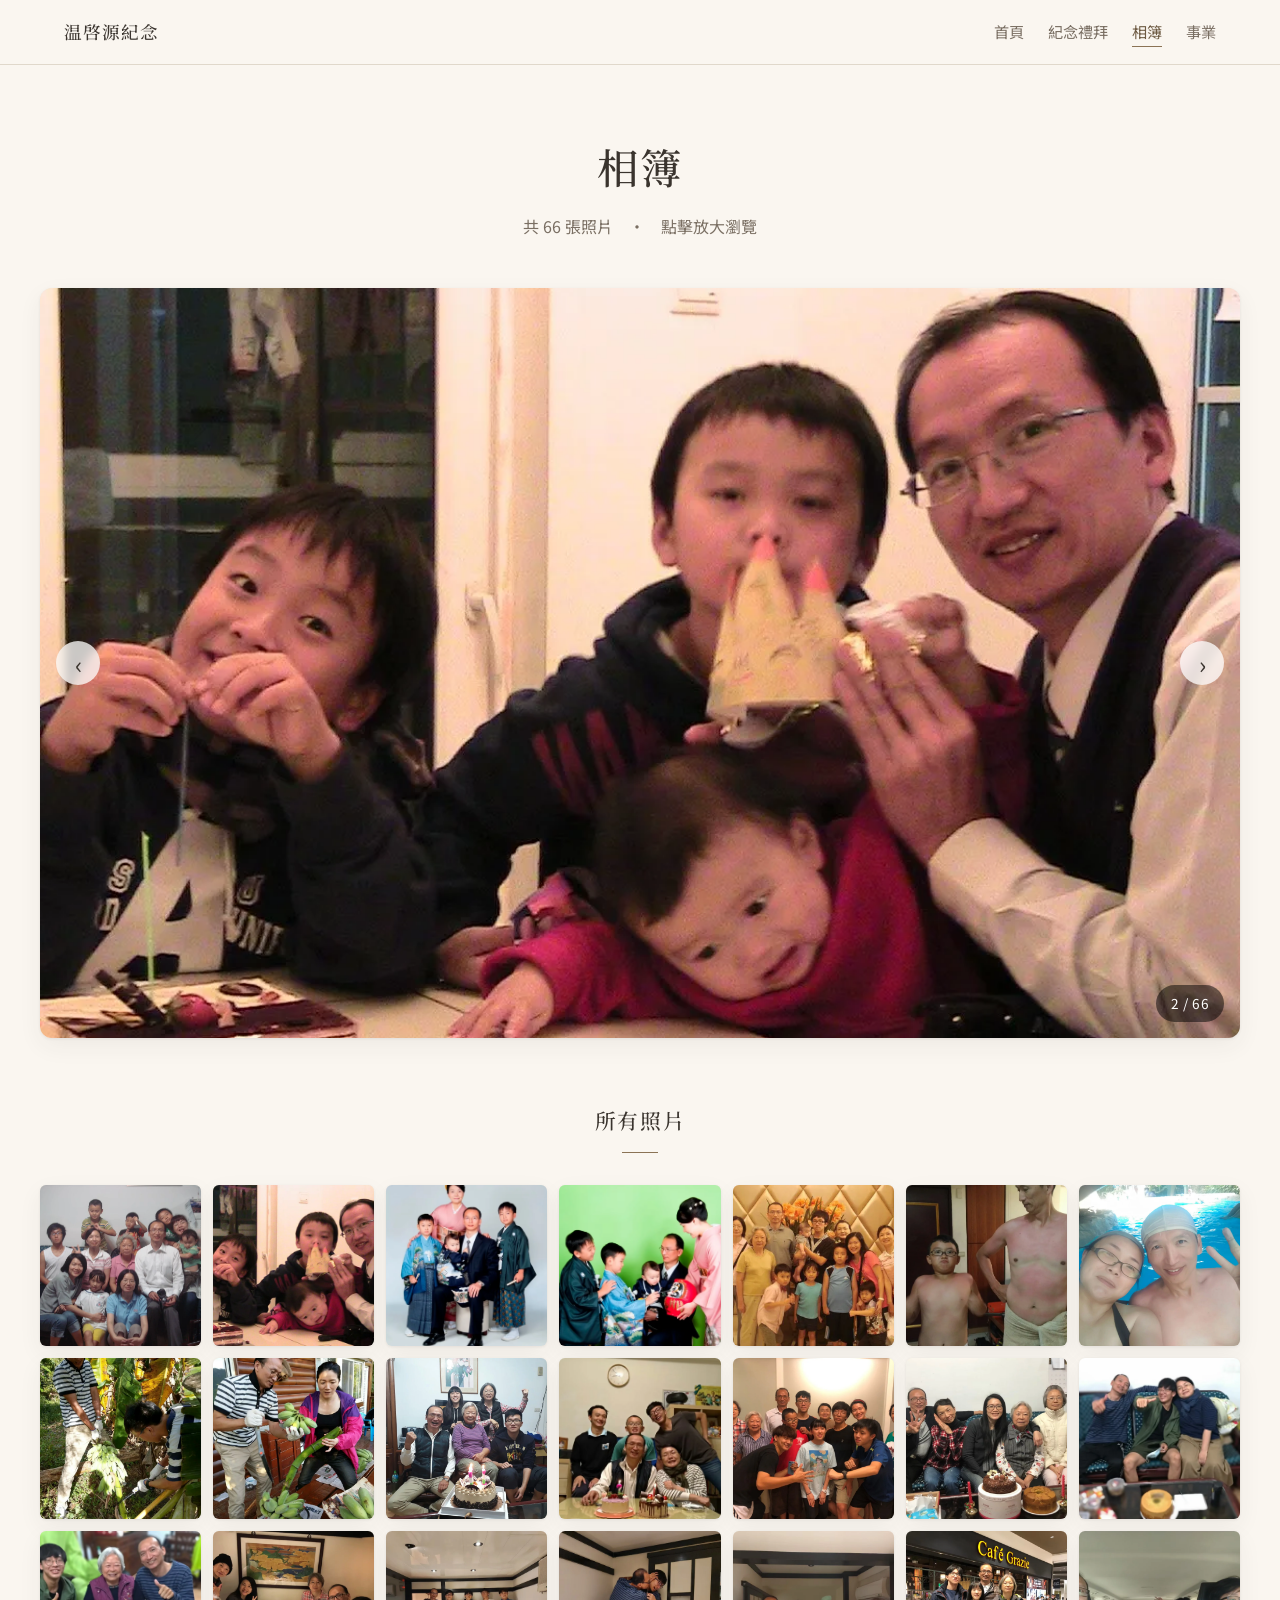
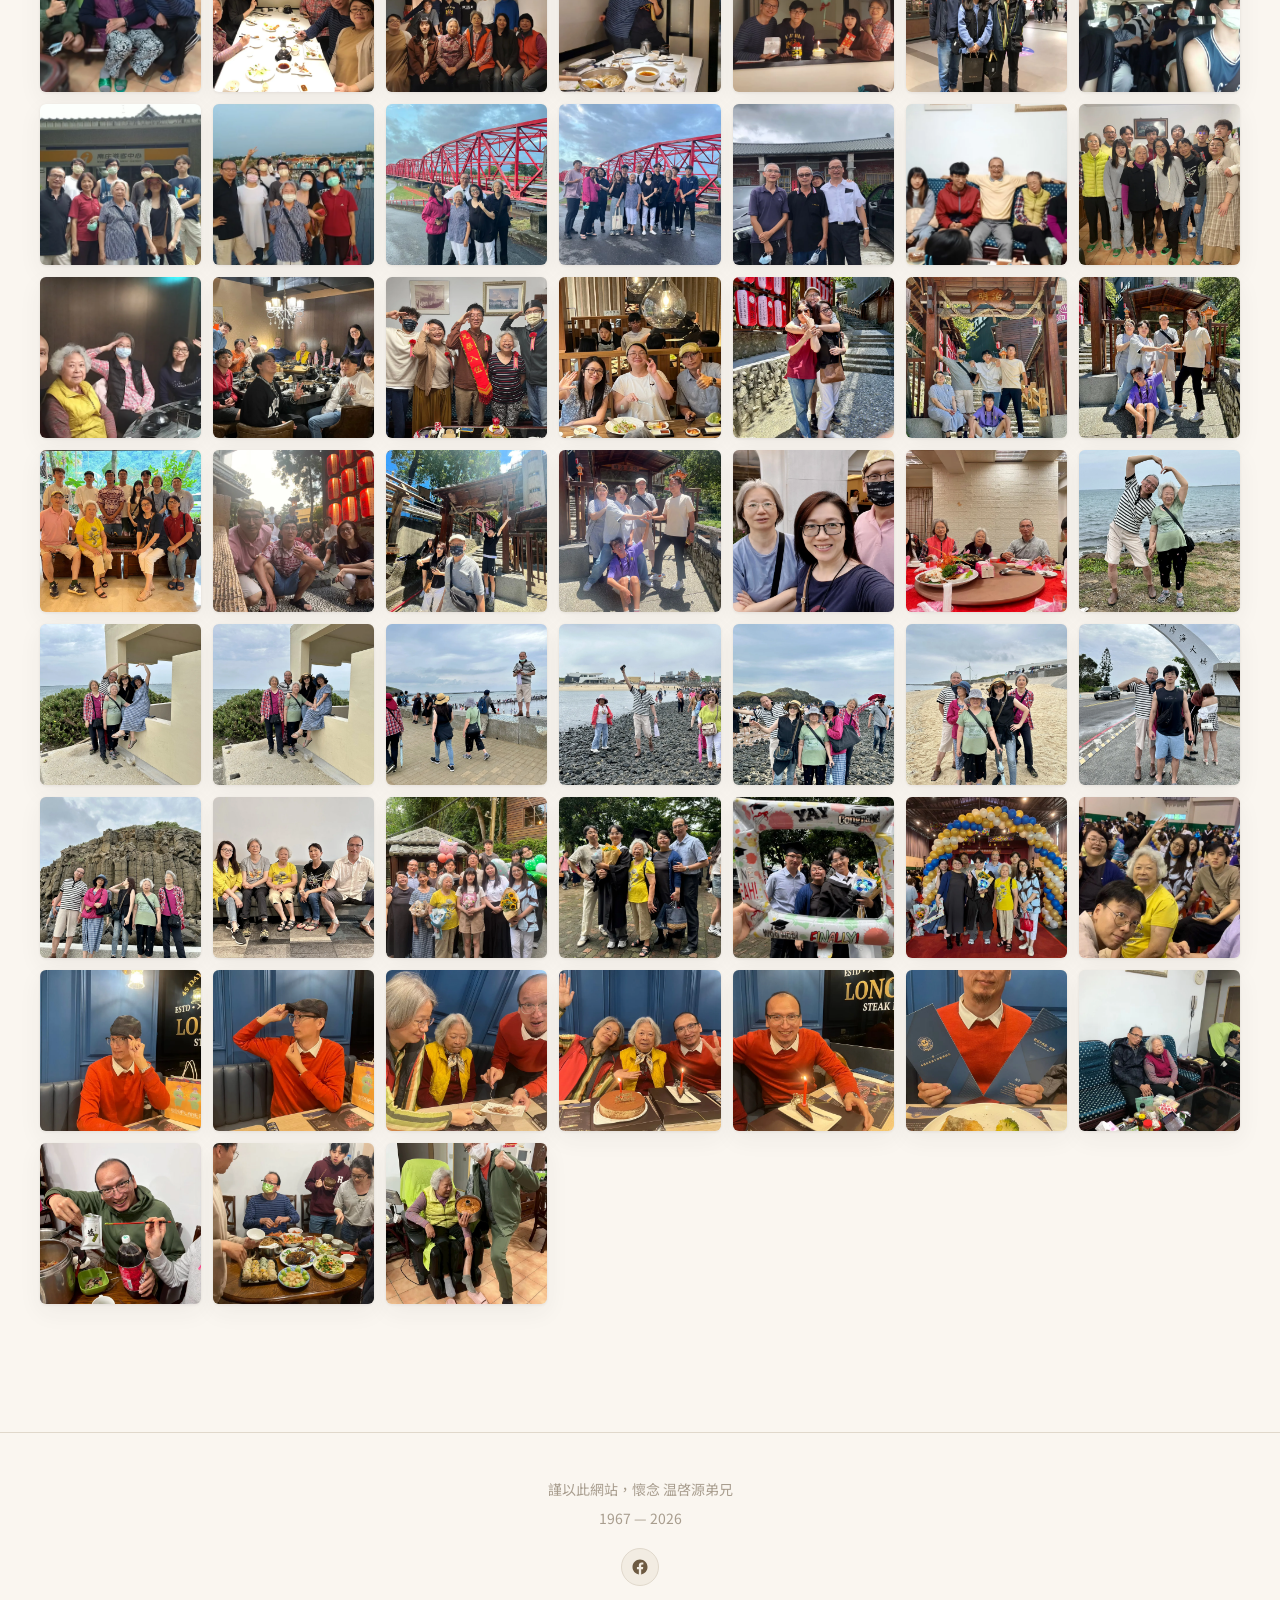
==== gallery.html @ 771698af "Initial site: memorial program, photo gallery, RoadWatcher product page 紀念  温啓源弟兄 (1967 — 2026)。 - 告" ====
<!DOCTYPE html>
<html lang="zh-Hant">
<head>
<meta charset="UTF-8">
<meta name="viewport" content="width=device-width, initial-scale=1.0">
<title>相簿｜温啓源紀念</title>
<link rel="preconnect" href="https://fonts.googleapis.com">
<link rel="preconnect" href="https://fonts.gstatic.com" crossorigin>
<link href="https://fonts.googleapis.com/css2?family=Noto+Sans+TC:wght@300;400;500&family=Noto+Serif+TC:wght@400;500;600&display=swap" rel="stylesheet">
<link rel="stylesheet" href="style.css">
</head>
<body>

<nav class="nav">
  <div class="nav-inner">
    <span class="nav-brand">温啓源紀念</span>
    <ul class="nav-links">
      <li><a href="index.html">首頁</a></li>
      <li><a href="memorial.html">紀念禮拜</a></li>
      <li><a href="gallery.html" class="active">相簿</a></li>
      <li><a href="RoadWatcher-master/index.html">事業</a></li>
    </ul>
  </div>
</nav>

<main class="gallery-page container-wide">
  <header class="page-header">
    <h1>相簿</h1>
    <p>共 <span id="photo-count">—</span> 張照片　·　點擊放大瀏覽</p>
  </header>

  <!-- Carousel -->
  <div class="carousel" id="carousel" role="region" aria-label="輪播">
    <button class="carousel-btn carousel-prev" id="carousel-prev" aria-label="上一張">‹</button>
    <button class="carousel-btn carousel-next" id="carousel-next" aria-label="下一張">›</button>
    <div class="carousel-counter" id="carousel-counter">— / —</div>
  </div>

  <h2 class="gallery-section-title">所有照片</h2>

  <div class="gallery-grid" id="gallery-grid"></div>
</main>

<!-- Lightbox -->
<div class="lightbox" id="lightbox" role="dialog" aria-label="照片檢視">
  <img class="lightbox-img" id="lightbox-img" alt="">
  <button class="lightbox-btn lightbox-close" id="lightbox-close" aria-label="關閉">×</button>
  <button class="lightbox-btn lightbox-prev" id="lightbox-prev" aria-label="上一張">‹</button>
  <button class="lightbox-btn lightbox-next" id="lightbox-next" aria-label="下一張">›</button>
  <div class="lightbox-counter" id="lightbox-counter">1 / 1</div>
</div>

<footer class="footer">
  <p>謹以此網站，懷念  温啓源弟兄</p>
  <p>1967 — 2026</p>
  <div class="footer-social">
    <a href="https://www.facebook.com/onsan.onsan.2025" target="_blank" rel="noopener" aria-label="Facebook">
      <svg xmlns="http://www.w3.org/2000/svg" viewBox="0 0 24 24" fill="currentColor"><path d="M22 12.07C22 6.51 17.52 2 12 2S2 6.51 2 12.07c0 5.02 3.66 9.18 8.44 9.93v-7.03H7.9v-2.9h2.54V9.85c0-2.51 1.49-3.9 3.78-3.9 1.09 0 2.24.2 2.24.2v2.47h-1.26c-1.24 0-1.63.77-1.63 1.56v1.87h2.77l-.44 2.9h-2.33V22c4.78-.75 8.43-4.91 8.43-9.93z"/></svg>
    </a>
  </div>
</footer>

<script src="gallery.js"></script>
</body>
</html>
---- style.css ----
:root {
  --bg: #faf6f0;
  --bg-alt: #f2ece2;
  --bg-card: #ffffff;
  --text: #3a342e;
  --text-muted: #7a6f63;
  --text-soft: #a89d8e;
  --accent: #8b7355;
  --accent-dark: #6d5a42;
  --border: #e0d8cb;
  --shadow: 0 1px 3px rgba(58, 52, 46, 0.08), 0 8px 24px rgba(58, 52, 46, 0.06);
  --shadow-hover: 0 4px 12px rgba(58, 52, 46, 0.12), 0 16px 40px rgba(58, 52, 46, 0.1);
  --serif: 'Noto Serif TC', 'PingFang TC', 'Songti TC', serif;
  --sans: 'Noto Sans TC', 'PingFang TC', 'Heiti TC', system-ui, sans-serif;
  --maxw-text: 760px;
  --maxw-wide: 1200px;
}

* { box-sizing: border-box; }

html { scroll-behavior: smooth; }

body {
  margin: 0;
  background: var(--bg);
  color: var(--text);
  font-family: var(--sans);
  line-height: 1.8;
  -webkit-font-smoothing: antialiased;
  -moz-osx-font-smoothing: grayscale;
}

h1, h2, h3, h4 {
  font-family: var(--serif);
  font-weight: 500;
  letter-spacing: 0.02em;
  color: var(--text);
}

a {
  color: var(--accent-dark);
  text-decoration: none;
  transition: color 0.2s;
}

a:hover { color: var(--accent); }

img { max-width: 100%; display: block; }

/* ============ Navigation ============ */
.nav {
  background: rgba(250, 246, 240, 0.92);
  backdrop-filter: blur(8px);
  -webkit-backdrop-filter: blur(8px);
  border-bottom: 1px solid var(--border);
  position: sticky;
  top: 0;
  z-index: 100;
}

.nav-inner {
  max-width: var(--maxw-wide);
  margin: 0 auto;
  padding: 1rem 1.5rem;
  display: flex;
  align-items: center;
  justify-content: space-between;
  gap: 1rem;
}

.nav-brand {
  font-family: var(--serif);
  font-size: 1.1rem;
  font-weight: 500;
  color: var(--text);
  letter-spacing: 0.05em;
}

.nav-links {
  display: flex;
  gap: 1.5rem;
  list-style: none;
  margin: 0;
  padding: 0;
}

.nav-links a {
  color: var(--text-muted);
  font-size: 0.95rem;
  padding: 0.25rem 0;
  border-bottom: 1px solid transparent;
}

.nav-links a:hover,
.nav-links a.active {
  color: var(--accent-dark);
  border-bottom-color: var(--accent);
}

@media (max-width: 600px) {
  .nav-inner { flex-direction: column; gap: 0.5rem; padding: 0.75rem 1rem; }
  .nav-brand { font-size: 1rem; }
  .nav-links { gap: 1rem; }
  .nav-links a { font-size: 0.9rem; }
}

/* ============ Footer ============ */
.footer {
  margin-top: 6rem;
  padding: 2.5rem 1.5rem;
  border-top: 1px solid var(--border);
  text-align: center;
  color: var(--text-soft);
  font-size: 0.875rem;
}

.footer p { margin: 0.25rem 0; }

.footer-social {
  margin-top: 1rem;
  display: flex;
  justify-content: center;
  gap: 0.75rem;
}

.footer-social a {
  display: inline-flex;
  align-items: center;
  justify-content: center;
  width: 38px;
  height: 38px;
  border-radius: 50%;
  background: var(--bg-alt);
  color: var(--accent-dark);
  border: 1px solid var(--border);
  transition: background 0.2s, color 0.2s, transform 0.2s;
}

.footer-social a:hover {
  background: var(--accent);
  color: white;
  transform: translateY(-2px);
}

.footer-social svg { width: 18px; height: 18px; }

/* ============ Containers ============ */
.container {
  max-width: var(--maxw-text);
  margin: 0 auto;
  padding: 0 1.5rem;
}

.container-wide {
  max-width: var(--maxw-wide);
  margin: 0 auto;
  padding: 0 1.5rem;
}

/* ============ Hero (index) ============ */
.hero {
  position: relative;
  min-height: 70vh;
  display: flex;
  align-items: center;
  justify-content: center;
  text-align: center;
  padding: 6rem 1.5rem 4rem;
  overflow: hidden;
}

.hero::before {
  content: '';
  position: absolute;
  inset: 0;
  background: linear-gradient(135deg, var(--bg) 0%, var(--bg-alt) 100%);
  z-index: -1;
}

.hero-portrait {
  width: 200px;
  height: 200px;
  border-radius: 50%;
  object-fit: cover;
  margin: 0 auto 2rem;
  box-shadow: var(--shadow);
  border: 4px solid var(--bg-card);
}

.hero h1 {
  font-size: clamp(2.5rem, 6vw, 4rem);
  margin: 0 0 0.5rem;
  letter-spacing: 0.08em;
}

.hero .dates {
  font-family: var(--serif);
  font-size: 1.1rem;
  color: var(--text-muted);
  margin-bottom: 1.5rem;
  letter-spacing: 0.1em;
}

.hero .epitaph {
  max-width: 540px;
  margin: 0 auto;
  color: var(--text-muted);
  font-size: 1rem;
  line-height: 1.9;
}

/* ============ Section cards (index) ============ */
.section-cards {
  padding: 4rem 1.5rem;
  background: var(--bg);
}

.cards-grid {
  max-width: var(--maxw-wide);
  margin: 0 auto;
  display: grid;
  grid-template-columns: repeat(auto-fit, minmax(280px, 1fr));
  gap: 1.5rem;
}

.card {
  background: var(--bg-card);
  border: 1px solid var(--border);
  border-radius: 12px;
  padding: 2rem;
  text-align: center;
  transition: transform 0.3s, box-shadow 0.3s;
  display: flex;
  flex-direction: column;
  align-items: center;
  text-decoration: none;
  color: inherit;
  box-shadow: var(--shadow);
}

.card:hover {
  transform: translateY(-4px);
  box-shadow: var(--shadow-hover);
  color: inherit;
}

.card-icon {
  font-size: 2.5rem;
  margin-bottom: 1rem;
  color: var(--accent);
}

.card h3 {
  margin: 0 0 0.5rem;
  font-size: 1.4rem;
  color: var(--text);
}

.card p {
  margin: 0;
  color: var(--text-muted);
  font-size: 0.95rem;
}

/* ============ Memorial page ============ */
.memorial {
  padding: 4rem 0 2rem;
}

.memorial header.page-header {
  text-align: center;
  margin-bottom: 4rem;
}

.memorial header.page-header h1 {
  font-size: clamp(1.8rem, 4vw, 2.6rem);
  margin: 0 0 0.5rem;
  letter-spacing: 0.05em;
}

.memorial .meta {
  color: var(--text-muted);
  font-size: 0.95rem;
}

.memorial .meta p { margin: 0.2rem 0; }

.memorial section {
  margin-bottom: 4rem;
}

.memorial h2 {
  font-size: 1.6rem;
  text-align: center;
  margin: 0 0 0.5rem;
  letter-spacing: 0.08em;
}

.memorial h2::after {
  content: '';
  display: block;
  width: 40px;
  height: 1px;
  background: var(--accent);
  margin: 1rem auto 2rem;
}

.memorial h3 {
  font-size: 1.15rem;
  margin: 2rem 0 0.75rem;
  color: var(--accent-dark);
  border-left: 3px solid var(--accent);
  padding-left: 0.75rem;
}

.memorial blockquote {
  margin: 1rem 0;
  padding: 1.25rem 1.5rem;
  background: var(--bg-alt);
  border-left: 3px solid var(--accent);
  border-radius: 4px;
  color: var(--text);
  font-size: 0.98rem;
  line-height: 2;
}

.memorial blockquote sup {
  font-size: 0.75em;
  color: var(--accent-dark);
  font-weight: 600;
  margin-right: 0.15em;
}

.memorial table.program {
  width: 100%;
  border-collapse: collapse;
  margin: 1.5rem 0;
  background: var(--bg-card);
  border-radius: 8px;
  overflow: hidden;
  box-shadow: var(--shadow);
}

.memorial table.program th,
.memorial table.program td {
  padding: 0.85rem 1rem;
  text-align: left;
  border-bottom: 1px solid var(--border);
}

.memorial table.program th {
  background: var(--bg-alt);
  font-weight: 500;
  color: var(--text);
  font-family: var(--serif);
}

.memorial table.program tr:last-child td { border-bottom: none; }

.memorial .info-line {
  display: flex;
  flex-wrap: wrap;
  gap: 1.5rem;
  justify-content: center;
  color: var(--text-muted);
  margin-bottom: 1.5rem;
  font-size: 0.95rem;
}

.memorial .hymn {
  background: var(--bg-card);
  border: 1px solid var(--border);
  border-radius: 8px;
  padding: 1.5rem;
  margin: 1rem 0;
}

.memorial .hymn ol { padding-left: 1.5rem; }
.memorial .hymn li { margin-bottom: 1rem; line-height: 2; }
.memorial .hymn .refrain { color: var(--accent-dark); font-style: italic; }

.memorial .credit {
  text-align: right;
  color: var(--text-muted);
  margin-top: 1rem;
  font-style: italic;
}

.memorial .lyrics-bilingual {
  display: grid;
  grid-template-columns: 1fr 1fr;
  gap: 2rem;
}

@media (max-width: 720px) {
  .memorial .lyrics-bilingual { grid-template-columns: 1fr; }
}

.memorial .lyrics-bilingual h4 {
  margin: 0 0 1rem;
  color: var(--accent-dark);
  font-size: 1rem;
  border-bottom: 1px solid var(--border);
  padding-bottom: 0.5rem;
}

.memorial .lyrics-bilingual p {
  white-space: pre-line;
  line-height: 2;
  margin: 0 0 1rem;
}

.memorial .thanks {
  background: var(--bg-alt);
  border: 1px solid var(--border);
  border-radius: 8px;
  padding: 2rem;
  text-align: center;
  margin: 2rem 0;
  font-size: 1rem;
  line-height: 2.2;
}

.memorial .thanks .signoff {
  margin-top: 1.5rem;
  color: var(--accent-dark);
  font-family: var(--serif);
}

.memorial .bio p {
  margin: 0 0 1.2rem;
  text-align: justify;
}

.memorial .bio ul {
  list-style: none;
  padding: 0;
  margin: 1rem 0;
}

.memorial .bio ul li {
  padding: 0.5rem 0;
  border-bottom: 1px dashed var(--border);
  display: flex;
  gap: 1rem;
}

.memorial .bio ul li strong {
  color: var(--accent-dark);
  min-width: 110px;
  font-family: var(--serif);
}

/* ============ Gallery ============ */
.gallery-page {
  padding: 4rem 0 2rem;
}

.gallery-page header.page-header {
  text-align: center;
  margin-bottom: 3rem;
}

.gallery-page header.page-header h1 {
  font-size: clamp(1.8rem, 4vw, 2.6rem);
  margin: 0 0 0.5rem;
}

.gallery-page header.page-header p {
  color: var(--text-muted);
  margin: 0;
}

/* ============ Carousel ============ */
.carousel {
  position: relative;
  width: 100%;
  margin: 0 auto 4rem;
  aspect-ratio: 16 / 10;
  overflow: hidden;
  border-radius: 12px;
  background: var(--bg-alt);
  box-shadow: var(--shadow);
}

.carousel-slide {
  position: absolute;
  inset: 0;
  opacity: 0;
  transition: opacity 1s ease;
  cursor: pointer;
}

.carousel-slide.active { opacity: 1; z-index: 1; }

.carousel-slide img {
  width: 100%;
  height: 100%;
  object-fit: cover;
  user-select: none;
  -webkit-user-drag: none;
}

.carousel-btn {
  position: absolute;
  top: 50%;
  transform: translateY(-50%);
  background: rgba(255, 255, 255, 0.75);
  color: var(--text);
  border: none;
  width: 44px;
  height: 44px;
  border-radius: 50%;
  font-size: 1.5rem;
  cursor: pointer;
  display: flex;
  align-items: center;
  justify-content: center;
  z-index: 2;
  transition: background 0.2s;
  font-family: inherit;
  backdrop-filter: blur(4px);
  -webkit-backdrop-filter: blur(4px);
}

.carousel-btn:hover { background: white; }
.carousel-prev { left: 1rem; }
.carousel-next { right: 1rem; }

.carousel-counter {
  position: absolute;
  bottom: 1rem;
  right: 1rem;
  background: rgba(0, 0, 0, 0.5);
  color: white;
  padding: 0.4rem 0.9rem;
  border-radius: 999px;
  font-size: 0.85rem;
  z-index: 2;
  letter-spacing: 0.05em;
}

@media (max-width: 600px) {
  .carousel { aspect-ratio: 4 / 3; margin-bottom: 2.5rem; border-radius: 8px; }
  .carousel-btn { width: 36px; height: 36px; font-size: 1.2rem; }
  .carousel-prev { left: 0.5rem; }
  .carousel-next { right: 0.5rem; }
}

/* ============ Gallery Section ============ */
.gallery-section-title {
  text-align: center;
  font-size: 1.3rem;
  font-family: var(--serif);
  color: var(--text);
  margin: 0 0 2rem;
  letter-spacing: 0.08em;
}

.gallery-section-title::after {
  content: '';
  display: block;
  width: 36px;
  height: 1px;
  background: var(--accent);
  margin: 0.75rem auto 0;
}

.gallery-grid {
  display: grid;
  grid-template-columns: repeat(auto-fill, minmax(160px, 1fr));
  gap: 0.75rem;
}

.gallery-item {
  position: relative;
  aspect-ratio: 1;
  overflow: hidden;
  border-radius: 6px;
  cursor: pointer;
  background: var(--bg-alt);
  box-shadow: var(--shadow);
  transition: transform 0.25s, box-shadow 0.25s;
}

.gallery-item:hover {
  transform: scale(1.02);
  box-shadow: var(--shadow-hover);
}

.gallery-item img {
  width: 100%;
  height: 100%;
  object-fit: cover;
  transition: transform 0.4s;
}

.gallery-item:hover img { transform: scale(1.05); }

@media (max-width: 600px) {
  .gallery-grid { grid-template-columns: repeat(auto-fill, minmax(120px, 1fr)); gap: 0.5rem; }
}

/* ============ Lightbox ============ */
.lightbox {
  position: fixed;
  inset: 0;
  background: rgba(20, 16, 12, 0.92);
  display: none;
  align-items: center;
  justify-content: center;
  z-index: 1000;
  padding: 2rem;
  -webkit-tap-highlight-color: transparent;
}

.lightbox.open { display: flex; }

.lightbox-img {
  max-width: 100%;
  max-height: 100%;
  object-fit: contain;
  border-radius: 4px;
  box-shadow: 0 20px 60px rgba(0, 0, 0, 0.5);
  user-select: none;
  -webkit-user-drag: none;
}

.lightbox-btn {
  position: absolute;
  background: rgba(255, 255, 255, 0.1);
  color: white;
  border: none;
  width: 48px;
  height: 48px;
  border-radius: 50%;
  font-size: 1.5rem;
  cursor: pointer;
  display: flex;
  align-items: center;
  justify-content: center;
  transition: background 0.2s;
  font-family: inherit;
}

.lightbox-btn:hover { background: rgba(255, 255, 255, 0.2); }

.lightbox-close { top: 1.5rem; right: 1.5rem; }
.lightbox-prev { left: 1.5rem; top: 50%; transform: translateY(-50%); }
.lightbox-next { right: 1.5rem; top: 50%; transform: translateY(-50%); }

.lightbox-counter {
  position: absolute;
  bottom: 1.5rem;
  left: 50%;
  transform: translateX(-50%);
  color: rgba(255, 255, 255, 0.7);
  font-size: 0.9rem;
  background: rgba(0, 0, 0, 0.4);
  padding: 0.4rem 0.9rem;
  border-radius: 999px;
}

@media (max-width: 600px) {
  .lightbox { padding: 1rem; }
  .lightbox-btn { width: 40px; height: 40px; font-size: 1.2rem; }
  .lightbox-close { top: 0.75rem; right: 0.75rem; }
  .lightbox-prev { left: 0.5rem; }
  .lightbox-next { right: 0.5rem; }
}
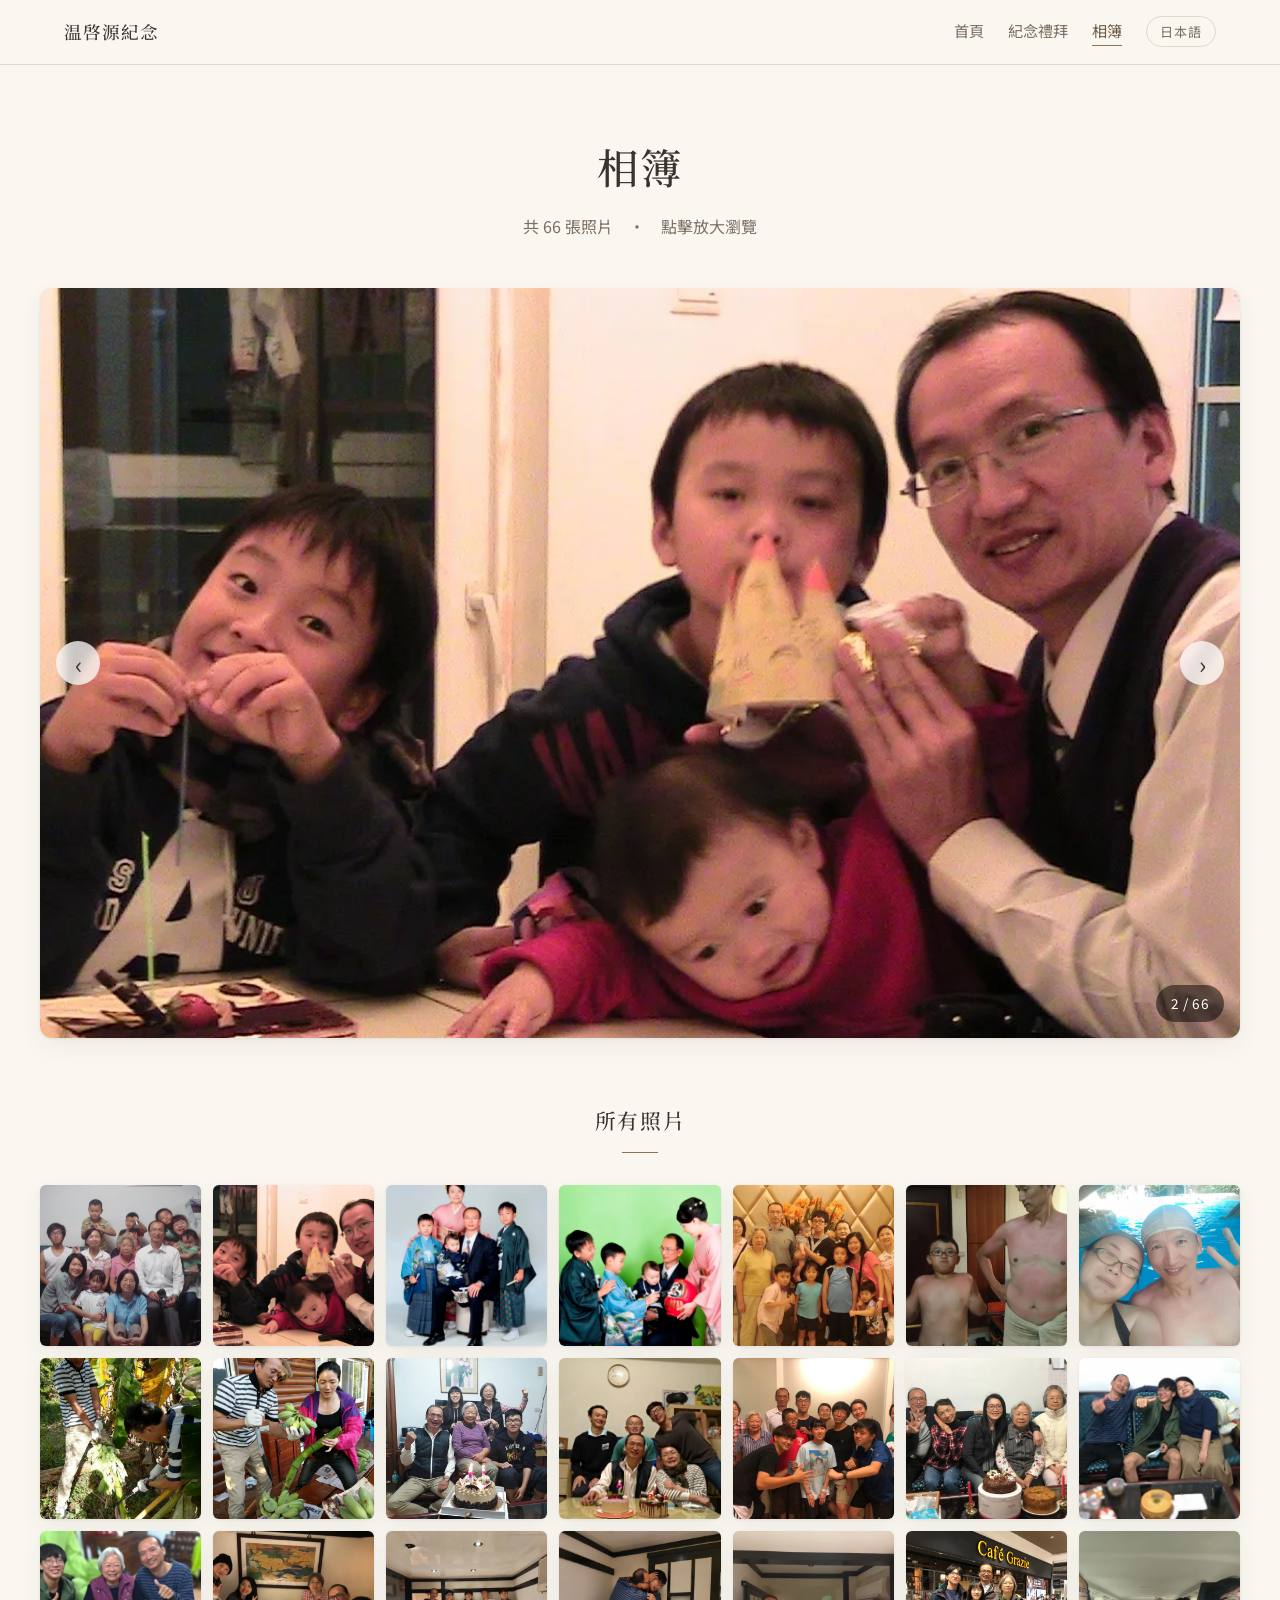
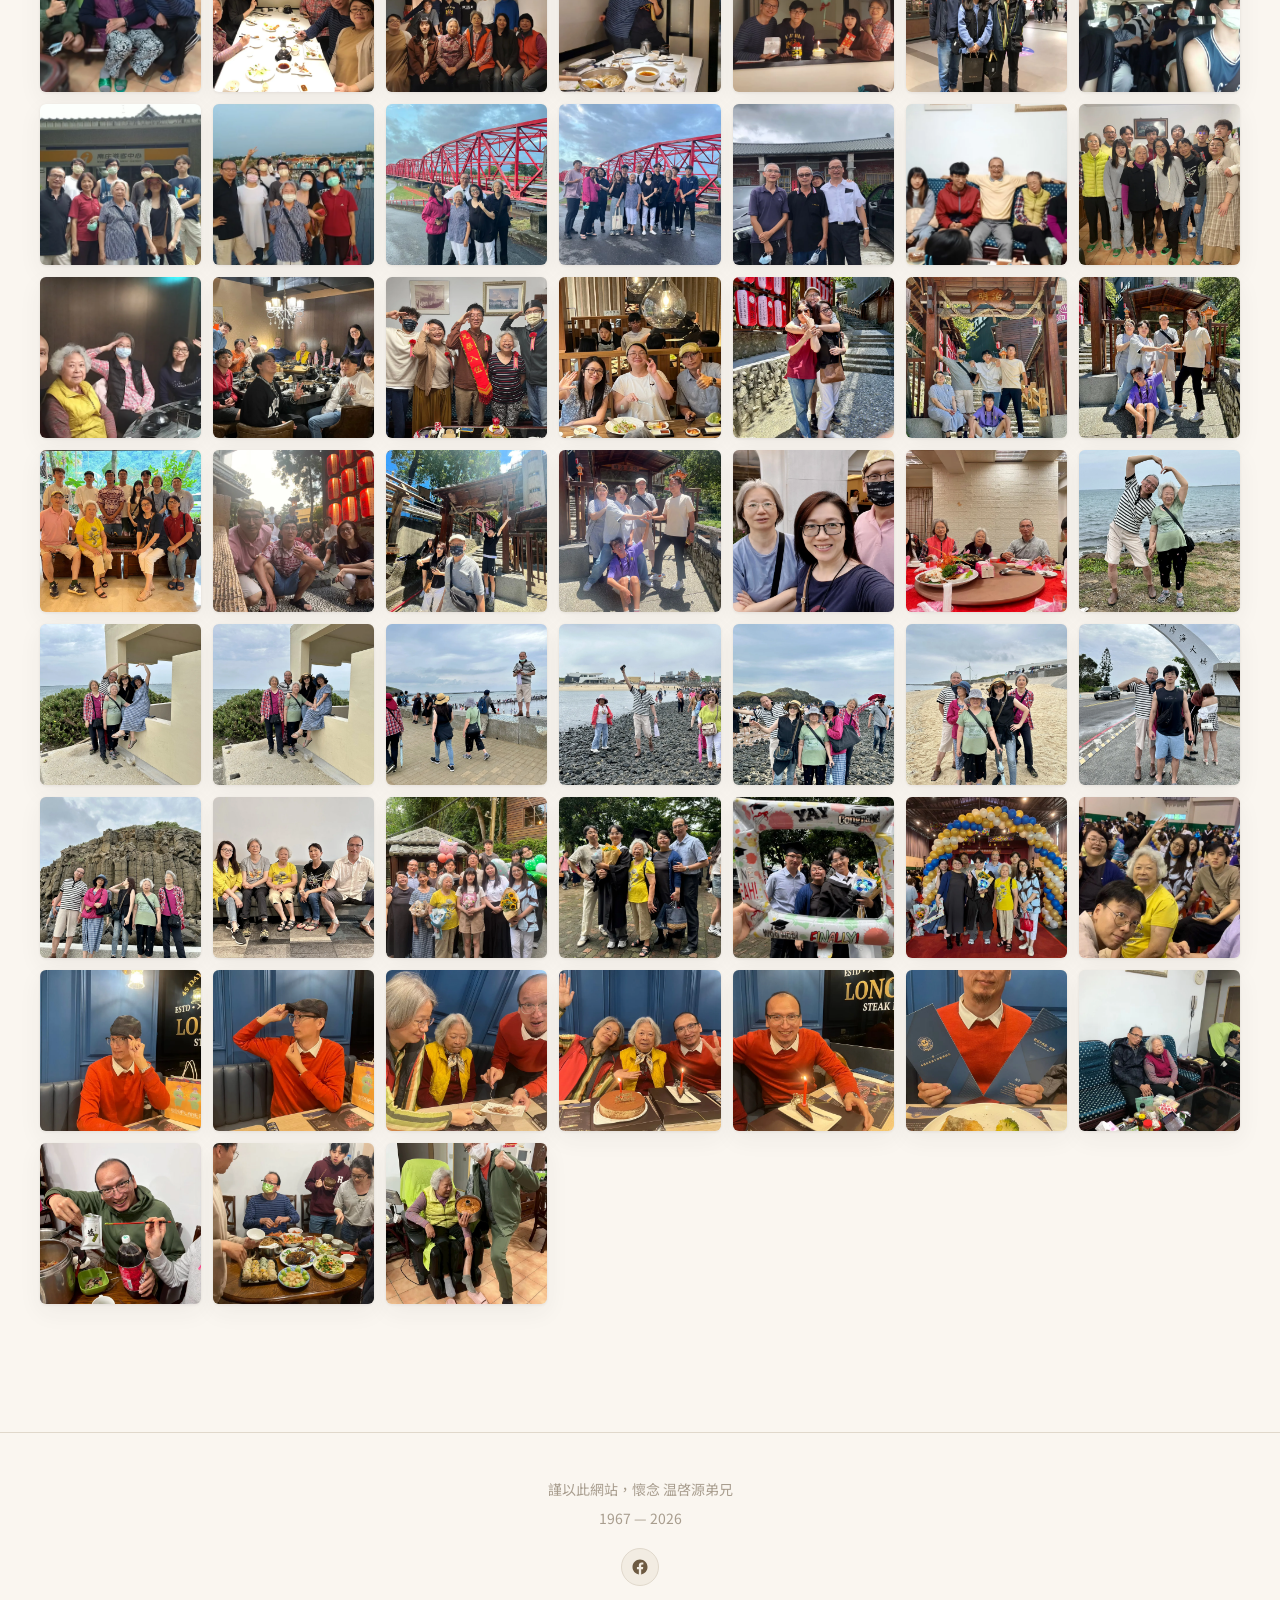
==== commit fed18d23: "Add JP language toggle, cross favicon, new hero portrait, polish - i18n.js: 中／日 切換系統，localStorage 保存" ====
--- a/gallery.html
+++ b/gallery.html
@@ -1,47 +1,49 @@
 <!DOCTYPE html>
-<html lang="zh-Hant">
+<html lang="zh">
 <head>
 <meta charset="UTF-8">
 <meta name="viewport" content="width=device-width, initial-scale=1.0">
-<title>相簿｜温啓源紀念</title>
+<title data-i18n="page.title.gallery">相簿｜温啓源紀念</title>
+<script>(function(){try{var l=localStorage.getItem('lang');if(l==='zh'||l==='ja')document.documentElement.lang=l;}catch(e){}})();</script>
+<link rel="icon" type="image/svg+xml" href="favicon.svg">
 <link rel="preconnect" href="https://fonts.googleapis.com">
 <link rel="preconnect" href="https://fonts.gstatic.com" crossorigin>
-<link href="https://fonts.googleapis.com/css2?family=Noto+Sans+TC:wght@300;400;500&family=Noto+Serif+TC:wght@400;500;600&display=swap" rel="stylesheet">
+<link href="https://fonts.googleapis.com/css2?family=Noto+Sans+JP:wght@300;400;500&family=Noto+Sans+TC:wght@300;400;500&family=Noto+Serif+JP:wght@400;500;600&family=Noto+Serif+TC:wght@400;500;600&display=swap" rel="stylesheet">
 <link rel="stylesheet" href="style.css">
 </head>
 <body>
 
 <nav class="nav">
   <div class="nav-inner">
-    <span class="nav-brand">温啓源紀念</span>
+    <span class="nav-brand" data-i18n="brand">温啓源紀念</span>
     <ul class="nav-links">
-      <li><a href="index.html">首頁</a></li>
-      <li><a href="memorial.html">紀念禮拜</a></li>
-      <li><a href="gallery.html" class="active">相簿</a></li>
-      <li><a href="RoadWatcher-master/index.html">事業</a></li>
+      <li><a href="index.html" data-i18n="nav.home">首頁</a></li>
+      <li><a href="memorial.html" data-i18n="nav.memorial">紀念禮拜</a></li>
+      <li><a href="gallery.html" class="active" data-i18n="nav.gallery">相簿</a></li>
+      <li><button type="button" class="lang-toggle" data-i18n="lang.toggle">日本語</button></li>
     </ul>
   </div>
 </nav>
 
 <main class="gallery-page container-wide">
   <header class="page-header">
-    <h1>相簿</h1>
-    <p>共 <span id="photo-count">—</span> 張照片　·　點擊放大瀏覽</p>
+    <h1 data-i18n="gallery.h1">相簿</h1>
+    <p>
+      <span data-i18n="gallery.subtitle.prefix">共 </span><span id="photo-count">—</span><span data-i18n="gallery.subtitle.suffix"> 張照片　·　點擊放大瀏覽</span>
+    </p>
   </header>
 
-  <!-- Carousel -->
   <div class="carousel" id="carousel" role="region" aria-label="輪播">
     <button class="carousel-btn carousel-prev" id="carousel-prev" aria-label="上一張">‹</button>
     <button class="carousel-btn carousel-next" id="carousel-next" aria-label="下一張">›</button>
     <div class="carousel-counter" id="carousel-counter">— / —</div>
   </div>
 
-  <h2 class="gallery-section-title">所有照片</h2>
+  <h2 class="gallery-section-title" data-i18n="gallery.section.all">所有照片</h2>
 
   <div class="gallery-grid" id="gallery-grid"></div>
 </main>
 
-<!-- Lightbox -->
 <div class="lightbox" id="lightbox" role="dialog" aria-label="照片檢視">
   <img class="lightbox-img" id="lightbox-img" alt="">
   <button class="lightbox-btn lightbox-close" id="lightbox-close" aria-label="關閉">×</button>
@@ -51,7 +53,7 @@
 </div>
 
 <footer class="footer">
-  <p>謹以此網站，懷念  温啓源弟兄</p>
+  <p data-i18n="footer.line1">謹以此網站，懷念  温啓源弟兄</p>
   <p>1967 — 2026</p>
   <div class="footer-social">
     <a href="https://www.facebook.com/onsan.onsan.2025" target="_blank" rel="noopener" aria-label="Facebook">
@@ -61,5 +63,6 @@
 </footer>
 
 <script src="gallery.js"></script>
+<script src="i18n.js"></script>
 </body>
 </html>
--- a/style.css
+++ b/style.css
@@ -12,8 +12,30 @@
   --shadow-hover: 0 4px 12px rgba(58, 52, 46, 0.12), 0 16px 40px rgba(58, 52, 46, 0.1);
   --serif: 'Noto Serif TC', 'PingFang TC', 'Songti TC', serif;
   --sans: 'Noto Sans TC', 'PingFang TC', 'Heiti TC', system-ui, sans-serif;
+  --serif-ja: 'Noto Serif JP', 'Hiragino Mincho ProN', 'Yu Mincho', serif;
+  --sans-ja: 'Noto Sans JP', 'Hiragino Sans', 'Yu Gothic', system-ui, sans-serif;
   --maxw-text: 760px;
   --maxw-wide: 1200px;
+}
+
+html[lang="ja"] body { font-family: var(--sans-ja); }
+html[lang="ja"] h1,
+html[lang="ja"] h2,
+html[lang="ja"] h3,
+html[lang="ja"] h4,
+html[lang="ja"] .nav-brand { font-family: var(--serif-ja); }
+
+html[lang="ja"] .only-zh { display: none !important; }
+html[lang="zh"] .only-ja,
+html[lang="zh-Hant"] .only-ja,
+html[lang="zh-TW"] .only-ja { display: none !important; }
+
+@media (prefers-reduced-motion: reduce) {
+  *, *::before, *::after {
+    animation-duration: 0.01ms !important;
+    transition-duration: 0.01ms !important;
+  }
+  html { scroll-behavior: auto; }
 }
 
 * { box-sizing: border-box; }
@@ -97,11 +119,35 @@
   border-bottom-color: var(--accent);
 }
 
+.lang-toggle {
+  display: inline-flex;
+  align-items: center;
+  justify-content: center;
+  padding: 0.25rem 0.85rem;
+  border: 1px solid var(--border);
+  border-radius: 999px;
+  font-size: 0.82rem;
+  color: var(--text-muted);
+  background: transparent;
+  cursor: pointer;
+  font-family: inherit;
+  letter-spacing: 0.05em;
+  transition: background 0.2s, color 0.2s, border-color 0.2s;
+  line-height: 1.6;
+}
+
+.lang-toggle:hover {
+  background: var(--accent);
+  color: #fff;
+  border-color: var(--accent);
+}
+
 @media (max-width: 600px) {
   .nav-inner { flex-direction: column; gap: 0.5rem; padding: 0.75rem 1rem; }
   .nav-brand { font-size: 1rem; }
-  .nav-links { gap: 1rem; }
+  .nav-links { gap: 0.85rem; flex-wrap: wrap; justify-content: center; }
   .nav-links a { font-size: 0.9rem; }
+  .lang-toggle { padding: 0.2rem 0.7rem; font-size: 0.78rem; }
 }
 
 /* ============ Footer ============ */
@@ -178,27 +224,42 @@
 }
 
 .hero-portrait {
-  width: 200px;
-  height: 200px;
+  width: 220px;
+  height: 220px;
   border-radius: 50%;
   object-fit: cover;
   margin: 0 auto 2rem;
-  box-shadow: var(--shadow);
-  border: 4px solid var(--bg-card);
+  box-shadow:
+    0 0 0 6px var(--bg-card),
+    0 0 0 7px rgba(139, 115, 85, 0.2),
+    0 12px 40px rgba(58, 52, 46, 0.15);
+  animation: portraitFadeIn 1s ease;
+}
+
+@keyframes portraitFadeIn {
+  from { opacity: 0; transform: scale(0.96); }
+  to   { opacity: 1; transform: scale(1); }
 }
 
 .hero h1 {
   font-size: clamp(2.5rem, 6vw, 4rem);
   margin: 0 0 0.5rem;
-  letter-spacing: 0.08em;
+  letter-spacing: 0.12em;
 }
 
 .hero .dates {
   font-family: var(--serif);
   font-size: 1.1rem;
   color: var(--text-muted);
-  margin-bottom: 1.5rem;
-  letter-spacing: 0.1em;
+  margin-bottom: 1.75rem;
+  letter-spacing: 0.15em;
+}
+
+.hero .dates::before,
+.hero .dates::after {
+  content: '·';
+  margin: 0 0.6rem;
+  color: var(--accent);
 }
 
 .hero .epitaph {
@@ -206,7 +267,15 @@
   margin: 0 auto;
   color: var(--text-muted);
   font-size: 1rem;
-  line-height: 1.9;
+  line-height: 2;
+  font-family: var(--serif);
+}
+
+html[lang="ja"] .hero .epitaph { font-family: var(--serif-ja); }
+
+@media (max-width: 600px) {
+  .hero-portrait { width: 170px; height: 170px; margin-bottom: 1.5rem; }
+  .hero { padding: 4.5rem 1.5rem 3rem; min-height: 60vh; }
 }
 
 /* ============ Section cards (index) ============ */
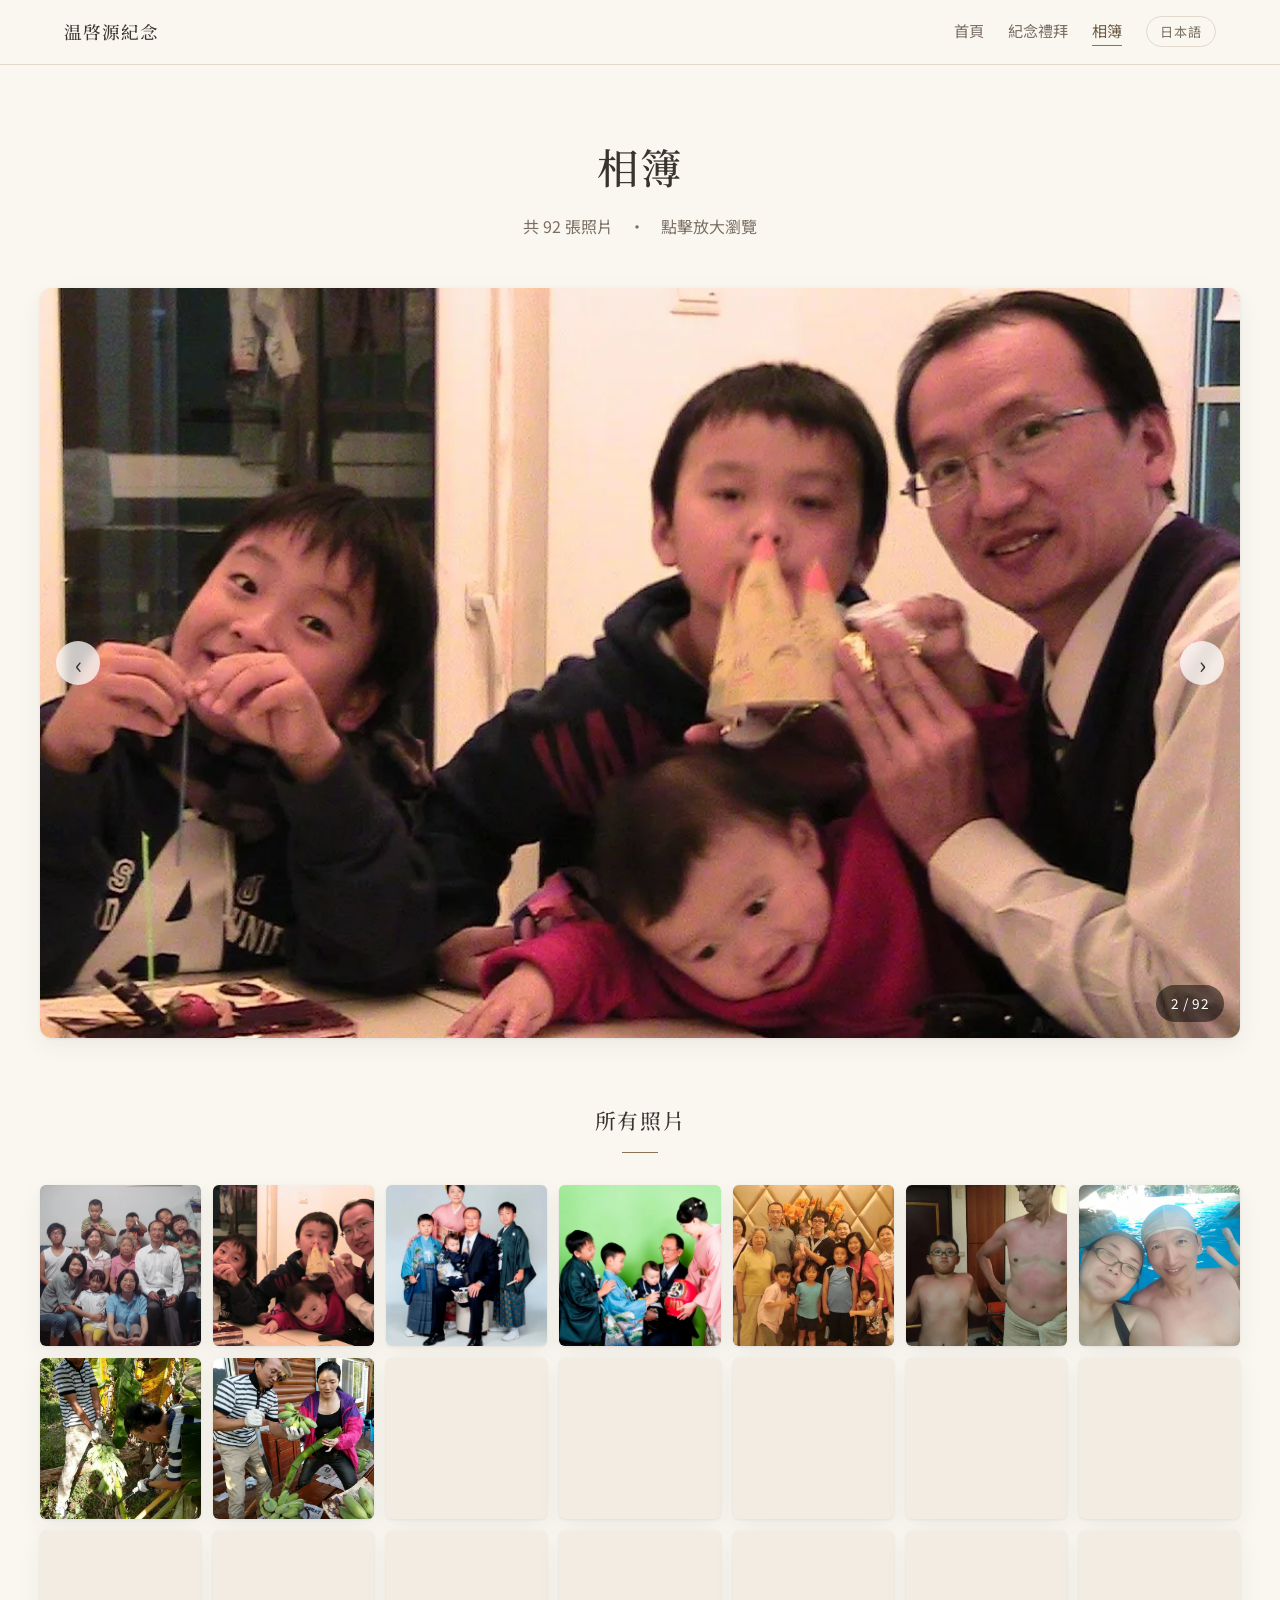
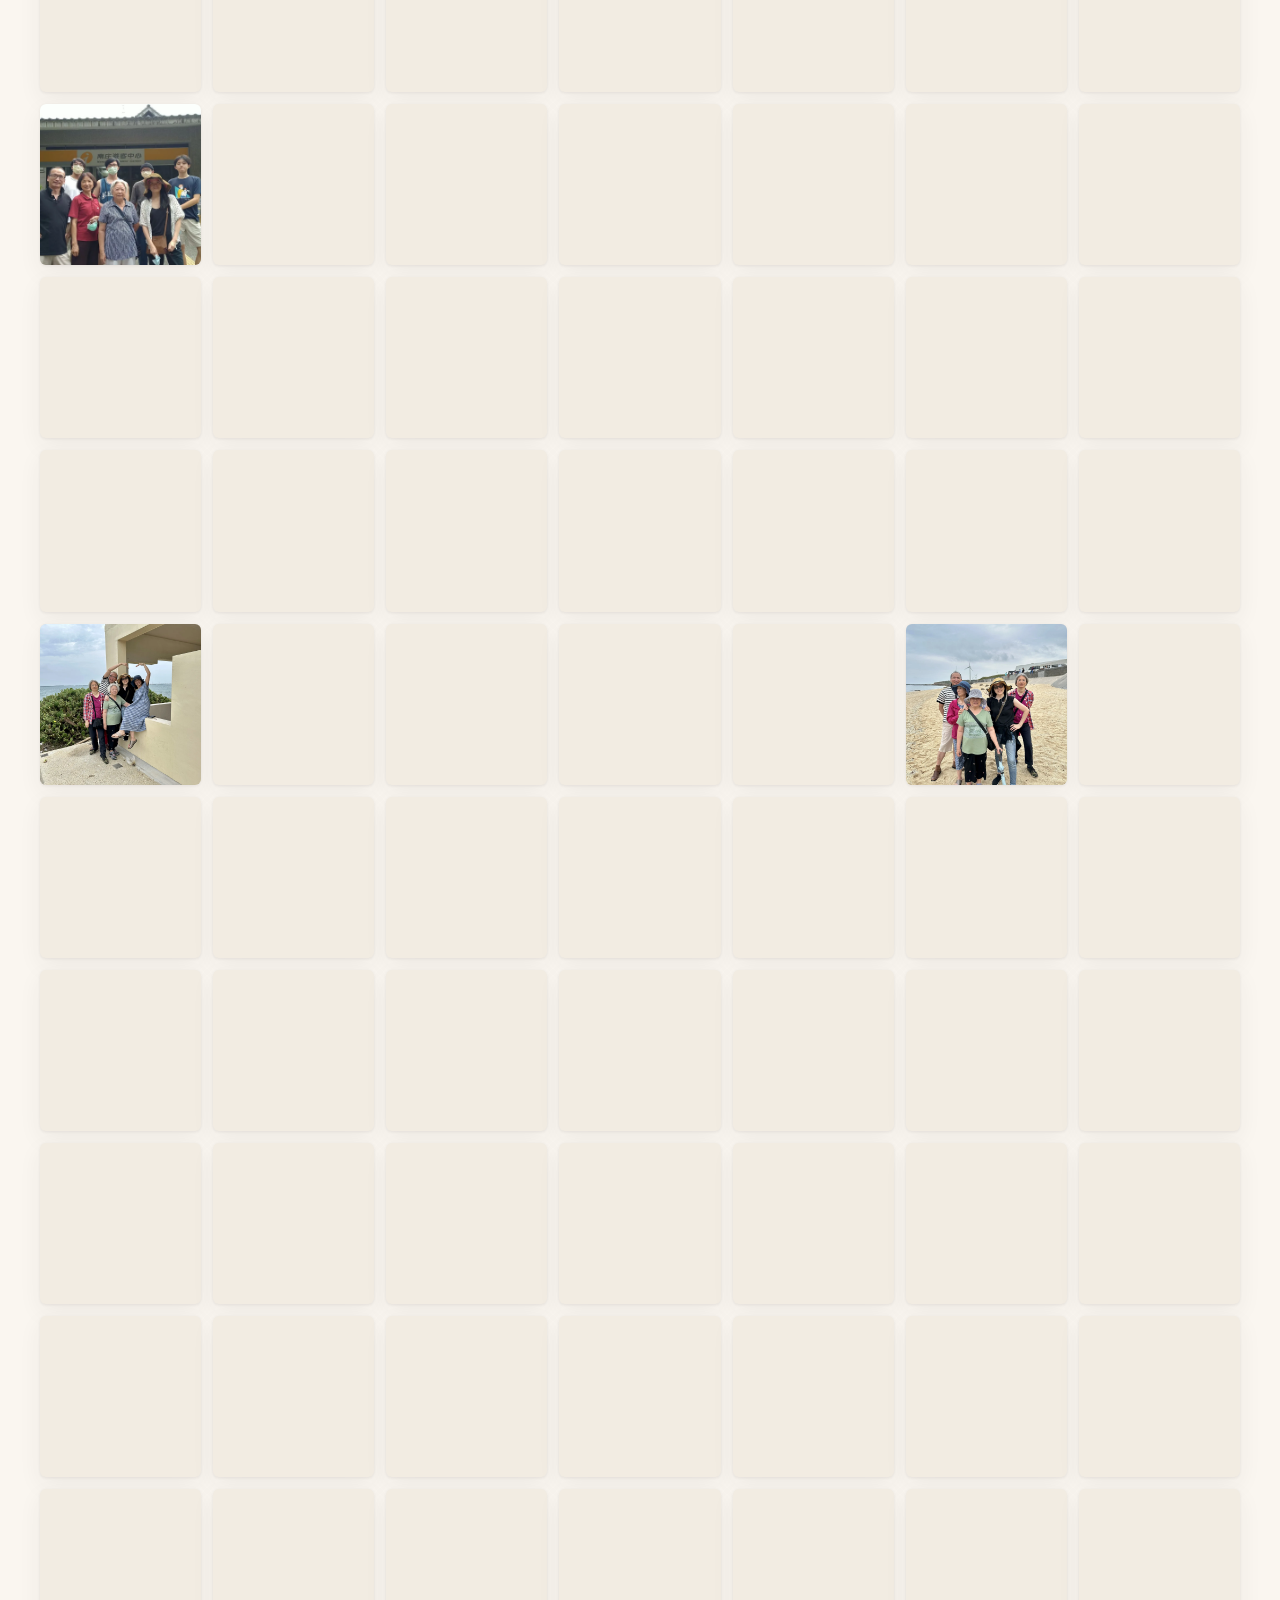
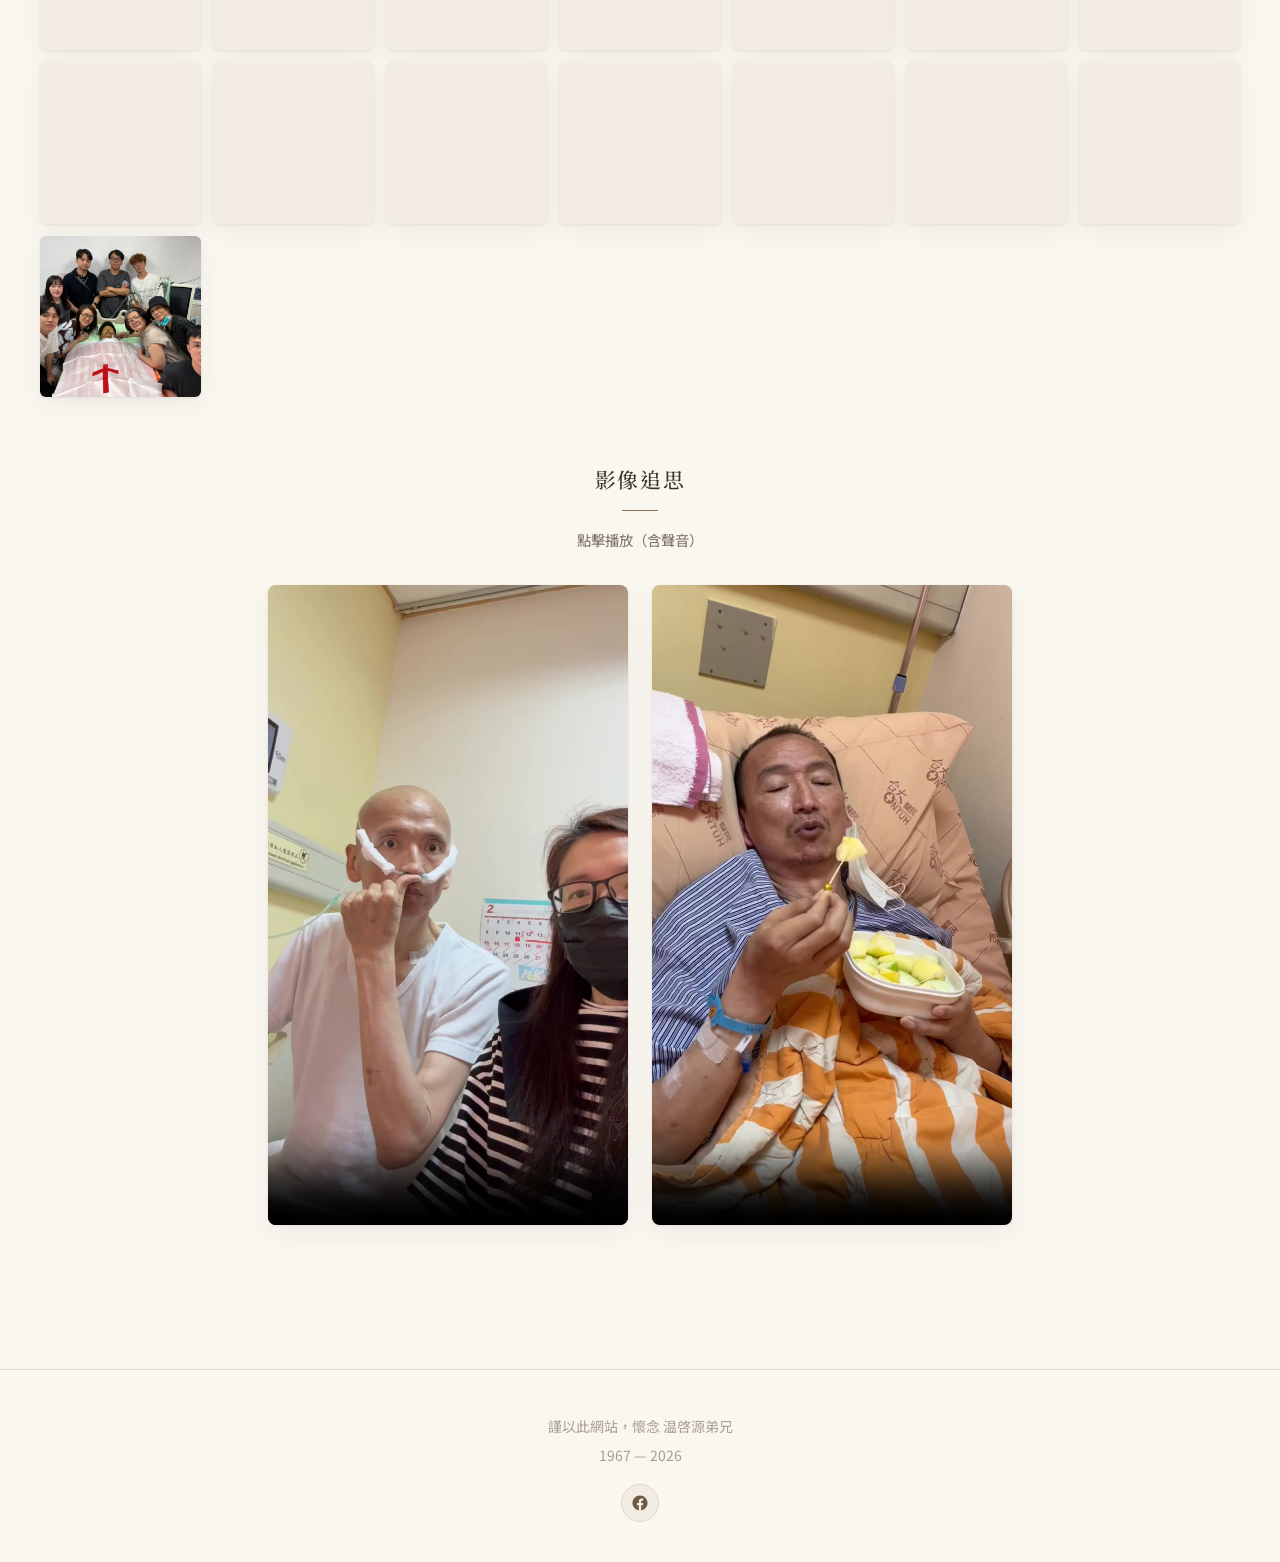
==== commit f29e538e: "Add 26 photos and 2 family videos; progressive gallery loading - pic2 batch (26 webp, ~26MB original" ====
--- a/gallery.html
+++ b/gallery.html
@@ -42,6 +42,17 @@
   <h2 class="gallery-section-title" data-i18n="gallery.section.all">所有照片</h2>
 
   <div class="gallery-grid" id="gallery-grid"></div>
+
+  <h2 class="gallery-section-title" data-i18n="gallery.section.videos">影像追思</h2>
+  <p class="gallery-video-hint" data-i18n="gallery.videos.hint">點擊播放（含聲音）</p>
+  <div class="gallery-videos">
+    <video class="gallery-video" controls preload="metadata" playsinline poster="media/video1.jpg">
+      <source src="media/video1.mp4" type="video/mp4">
+    </video>
+    <video class="gallery-video" controls preload="metadata" playsinline poster="media/video2.jpg">
+      <source src="media/video2.mp4" type="video/mp4">
+    </video>
+  </div>
 </main>
 
 <div class="lightbox" id="lightbox" role="dialog" aria-label="照片檢視">
--- a/style.css
+++ b/style.css
@@ -147,7 +147,7 @@
   .nav-brand { font-size: 1rem; }
   .nav-links { gap: 0.85rem; flex-wrap: wrap; justify-content: center; }
   .nav-links a { font-size: 0.9rem; }
-  .lang-toggle { padding: 0.2rem 0.7rem; font-size: 0.78rem; }
+  .lang-toggle { padding: 0.35rem 0.9rem; font-size: 0.82rem; }
 }
 
 /* ============ Footer ============ */
@@ -262,6 +262,35 @@
   color: var(--accent);
 }
 
+.hero-motto {
+  font-family: var(--serif);
+  font-size: 1.15rem;
+  letter-spacing: 0.18em;
+  color: var(--text);
+  line-height: 2;
+  margin: 0.75rem auto 1.75rem;
+  max-width: 600px;
+  position: relative;
+  padding: 0.5rem 0;
+}
+
+.hero-motto::before,
+.hero-motto::after {
+  content: '';
+  display: block;
+  width: 32px;
+  height: 1px;
+  background: var(--accent);
+  opacity: 0.5;
+  margin: 0 auto 0.6rem;
+}
+
+.hero-motto::after {
+  margin: 0.6rem auto 0;
+}
+
+html[lang="ja"] .hero-motto { font-family: var(--serif-ja); letter-spacing: 0.08em; }
+
 .hero .epitaph {
   max-width: 540px;
   margin: 0 auto;
@@ -276,6 +305,12 @@
 @media (max-width: 600px) {
   .hero-portrait { width: 170px; height: 170px; margin-bottom: 1.5rem; }
   .hero { padding: 4.5rem 1.5rem 3rem; min-height: 60vh; }
+  .hero-motto {
+    font-size: 1rem;
+    letter-spacing: 0.12em;
+    margin: 0.5rem auto 1.5rem;
+  }
+  html[lang="ja"] .hero-motto { font-size: 0.95rem; letter-spacing: 0.05em; }
 }
 
 /* ============ Section cards (index) ============ */
@@ -426,6 +461,21 @@
 
 .memorial table.program tr:last-child td { border-bottom: none; }
 
+.memorial .program-note {
+  text-align: center;
+  color: var(--text-muted);
+  font-size: 0.95rem;
+  margin-top: 1rem;
+}
+
+@media (max-width: 600px) {
+  .memorial .program-note {
+    text-align: left;
+    font-size: 0.85rem;
+    line-height: 1.85;
+  }
+}
+
 .memorial .info-line {
   display: flex;
   flex-wrap: wrap;
@@ -518,6 +568,113 @@
   color: var(--accent-dark);
   min-width: 110px;
   font-family: var(--serif);
+}
+
+/* Memorial page — mobile adaptation */
+@media (max-width: 600px) {
+  .memorial { padding: 2.5rem 0 1rem; }
+  .memorial.container { padding-left: 1rem; padding-right: 1rem; }
+
+  .memorial header.page-header { margin-bottom: 2.5rem; }
+  .memorial header.page-header h1 {
+    font-size: 1.45rem;
+    line-height: 1.55;
+    letter-spacing: 0.02em;
+    margin-bottom: 0.75rem;
+  }
+  .memorial .meta { font-size: 0.875rem; line-height: 1.7; }
+
+  .memorial section { margin-bottom: 2.75rem; }
+
+  .memorial h2 {
+    font-size: 1.3rem;
+    letter-spacing: 0.05em;
+  }
+  .memorial h2::after { margin: 0.75rem auto 1.5rem; }
+
+  .memorial h3 {
+    font-size: 0.98rem;
+    line-height: 1.6;
+    margin: 1.5rem 0 0.6rem;
+    padding-left: 0.6rem;
+    border-left-width: 2px;
+    word-break: break-word;
+  }
+
+  .memorial blockquote {
+    padding: 0.9rem 1rem;
+    font-size: 0.92rem;
+    line-height: 1.85;
+    margin: 0.75rem 0;
+  }
+
+  .memorial .info-line {
+    flex-direction: column;
+    align-items: center;
+    gap: 0.4rem;
+    font-size: 0.9rem;
+    margin-bottom: 1.25rem;
+  }
+
+  .memorial table.program {
+    font-size: 0.85rem;
+    border-radius: 6px;
+  }
+  .memorial table.program th,
+  .memorial table.program td {
+    padding: 0.55rem 0.7rem;
+    line-height: 1.55;
+    word-break: break-word;
+  }
+  .memorial table.program th { font-size: 0.85rem; }
+
+  .memorial .hymn {
+    padding: 1rem 1rem 0.5rem;
+    border-radius: 6px;
+    font-size: 0.93rem;
+  }
+  .memorial .hymn ol { padding-left: 1.25rem; }
+  .memorial .hymn li {
+    line-height: 1.85;
+    margin-bottom: 0.85rem;
+  }
+
+  .memorial .credit { font-size: 0.85rem; }
+
+  .memorial .lyrics-bilingual { gap: 1rem; }
+  .memorial .lyrics-bilingual h4 {
+    font-size: 0.92rem;
+    margin-bottom: 0.6rem;
+  }
+  .memorial .lyrics-bilingual p {
+    font-size: 0.92rem;
+    line-height: 1.85;
+  }
+
+  .memorial .thanks {
+    padding: 1.25rem 1rem;
+    font-size: 0.93rem;
+    line-height: 2;
+    border-radius: 6px;
+  }
+  .memorial .thanks .signoff { margin-top: 1rem; }
+
+  .memorial .bio p {
+    font-size: 0.95rem;
+    line-height: 1.85;
+    text-align: left;
+  }
+
+  .memorial .bio ul li {
+    flex-direction: column;
+    gap: 0.2rem;
+    padding: 0.6rem 0;
+  }
+  .memorial .bio ul li strong {
+    min-width: 0;
+    font-size: 0.85rem;
+    letter-spacing: 0.05em;
+  }
 }
 
 /* ============ Gallery ============ */
@@ -661,13 +818,50 @@
   width: 100%;
   height: 100%;
   object-fit: cover;
-  transition: transform 0.4s;
-}
+  opacity: 0;
+  transition: transform 0.4s, opacity 0.4s ease;
+}
+
+.gallery-item.loaded img { opacity: 1; }
 
 .gallery-item:hover img { transform: scale(1.05); }
 
 @media (max-width: 600px) {
   .gallery-grid { grid-template-columns: repeat(auto-fill, minmax(120px, 1fr)); gap: 0.5rem; }
+}
+
+/* ============ Gallery videos ============ */
+.gallery-grid + .gallery-section-title { margin-top: 4rem; }
+
+.gallery-video-hint {
+  text-align: center;
+  color: var(--text-muted);
+  font-size: 0.9rem;
+  margin: -1rem 0 2rem;
+}
+
+.gallery-videos {
+  display: flex;
+  flex-wrap: wrap;
+  justify-content: center;
+  gap: 1.5rem;
+  margin-bottom: 1rem;
+}
+
+.gallery-video {
+  width: 100%;
+  max-width: 360px;
+  height: auto;
+  aspect-ratio: 9 / 16;
+  background: #000;
+  border-radius: 8px;
+  box-shadow: var(--shadow);
+  object-fit: cover;
+}
+
+@media (max-width: 600px) {
+  .gallery-videos { gap: 1rem; }
+  .gallery-video { max-width: 100%; }
 }
 
 /* ============ Lightbox ============ */
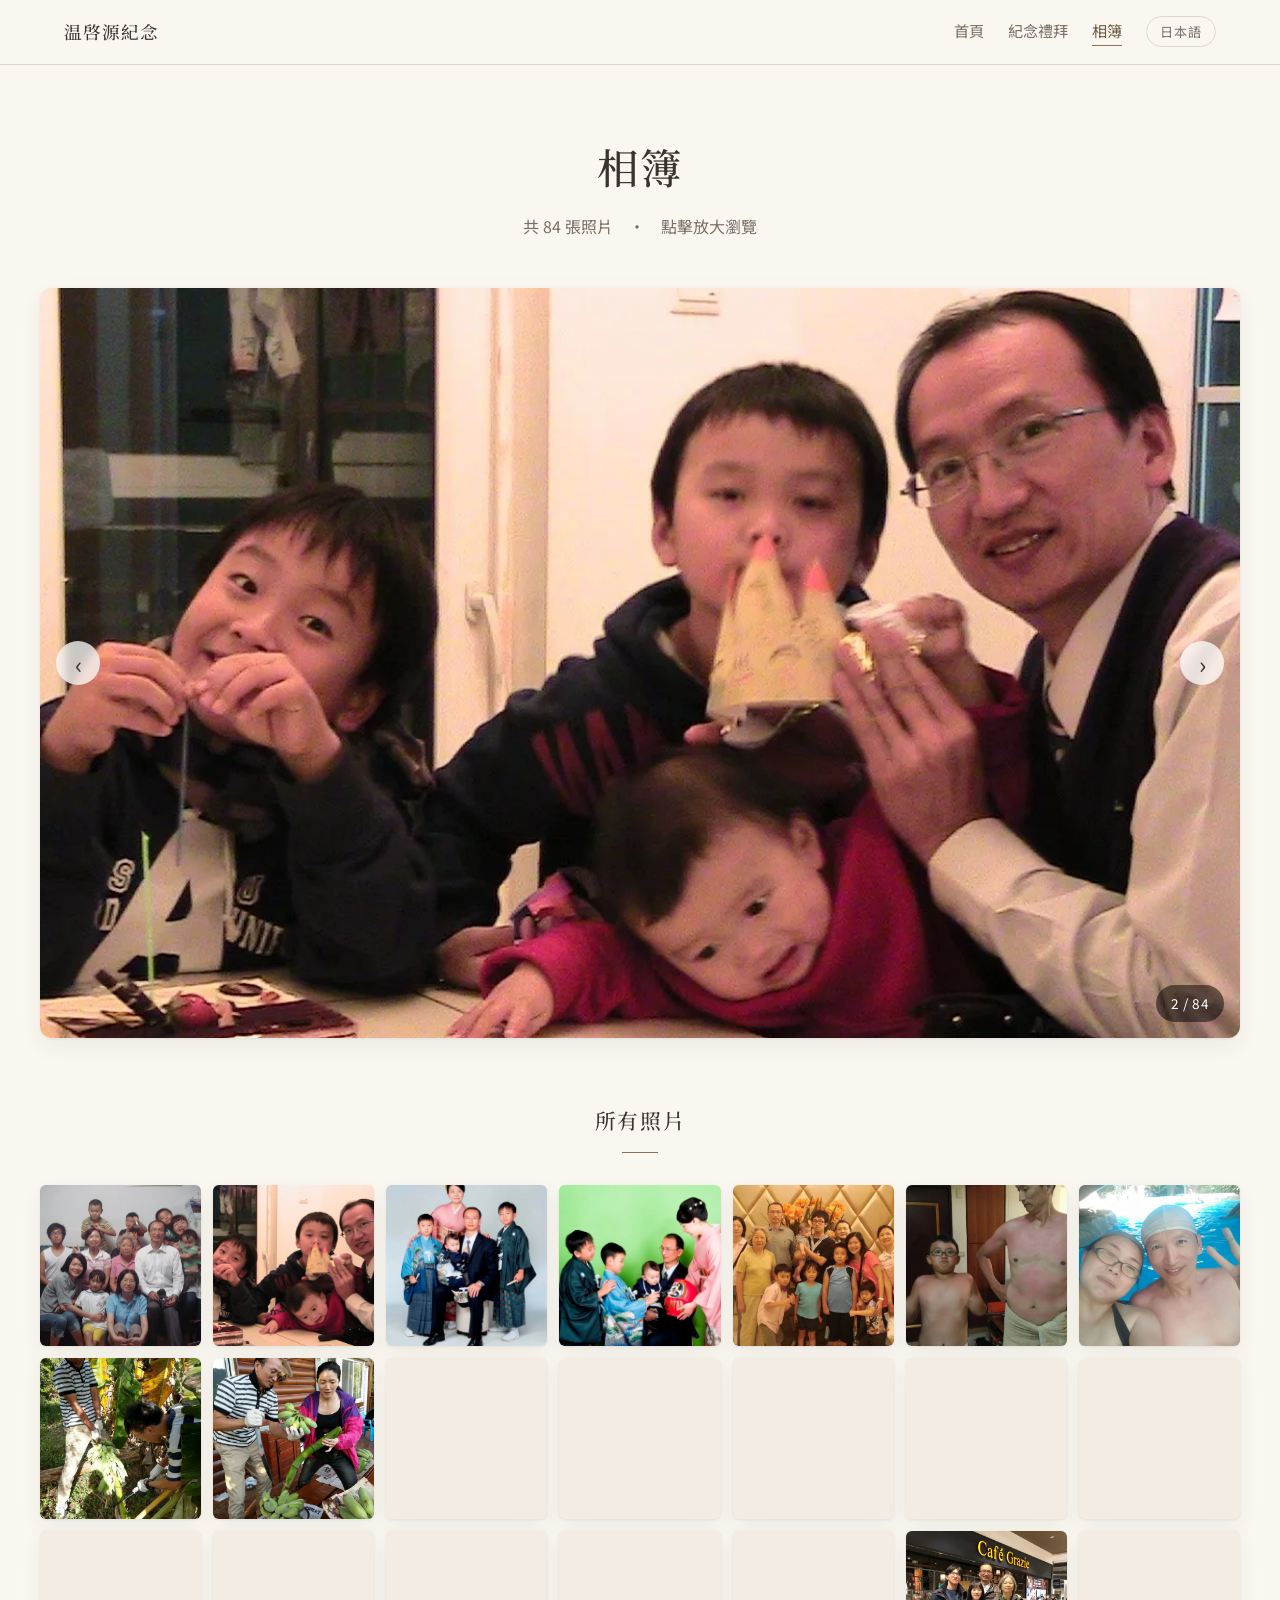
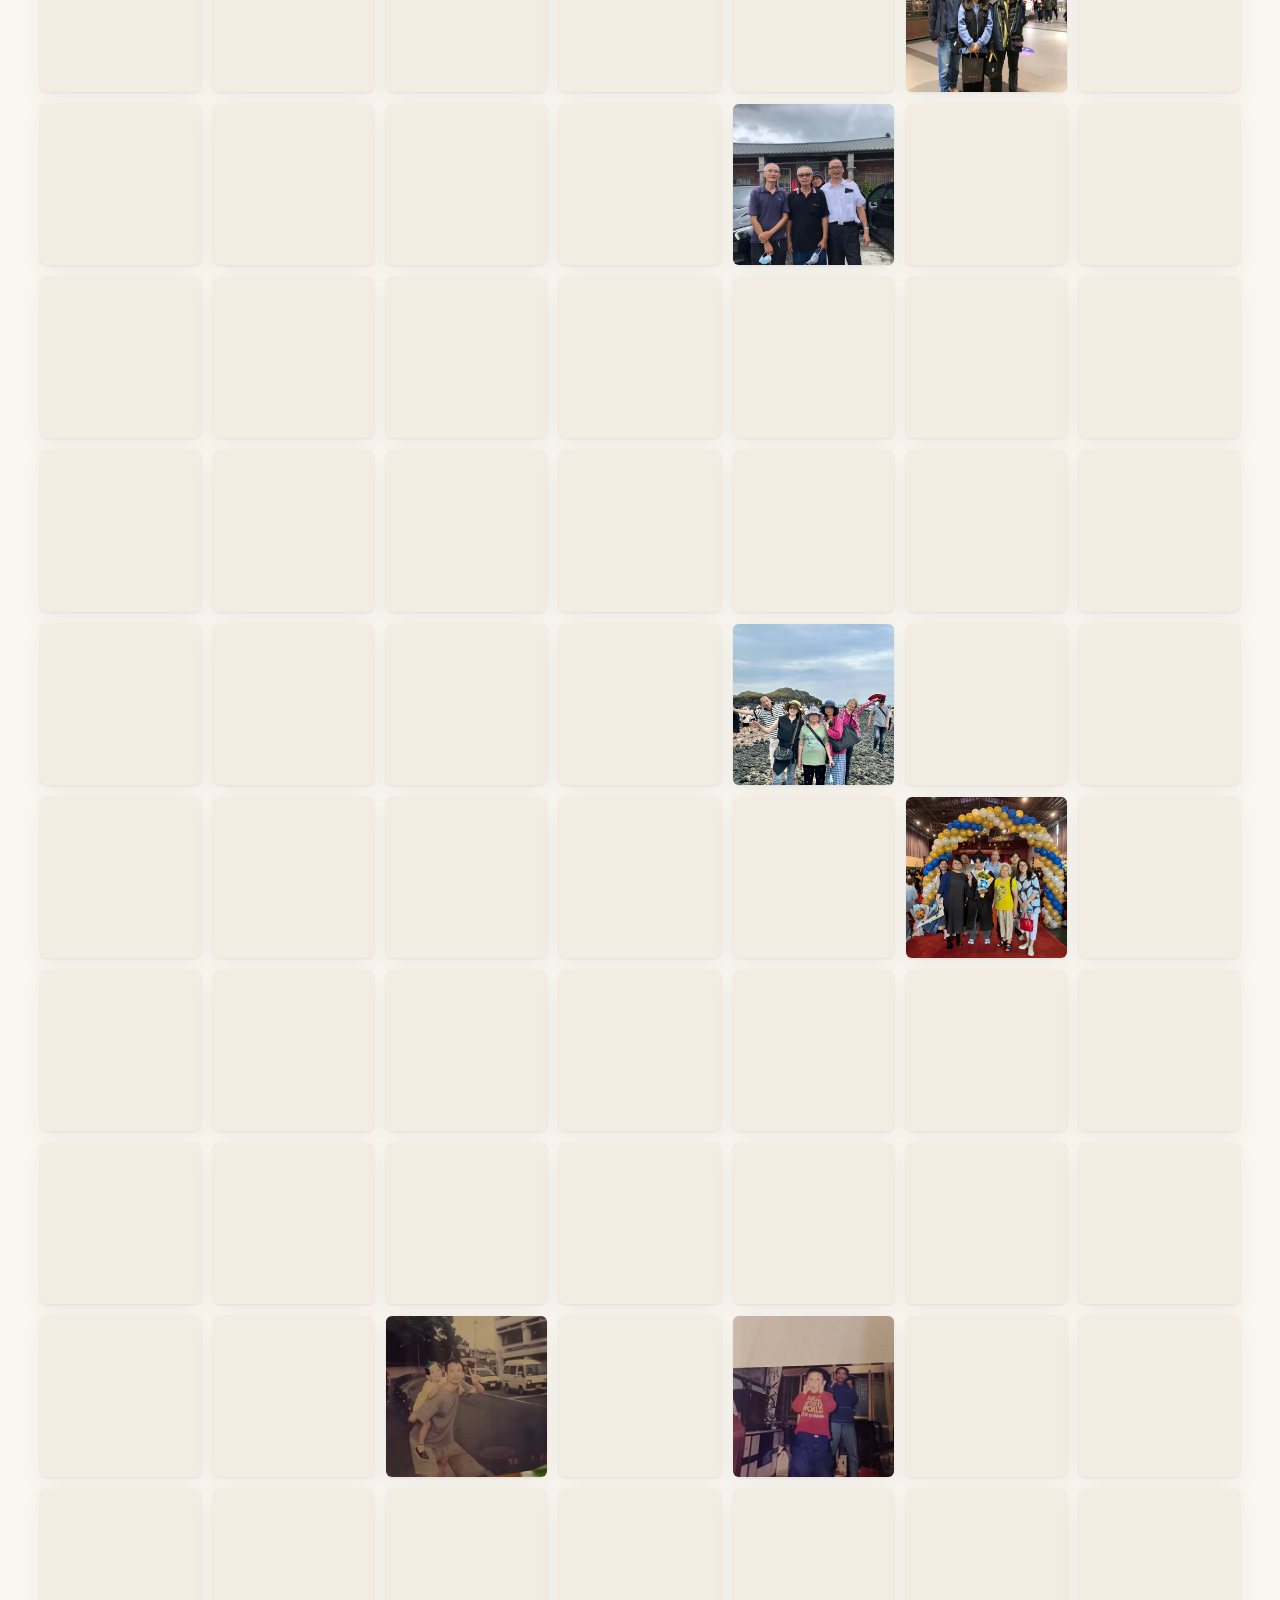
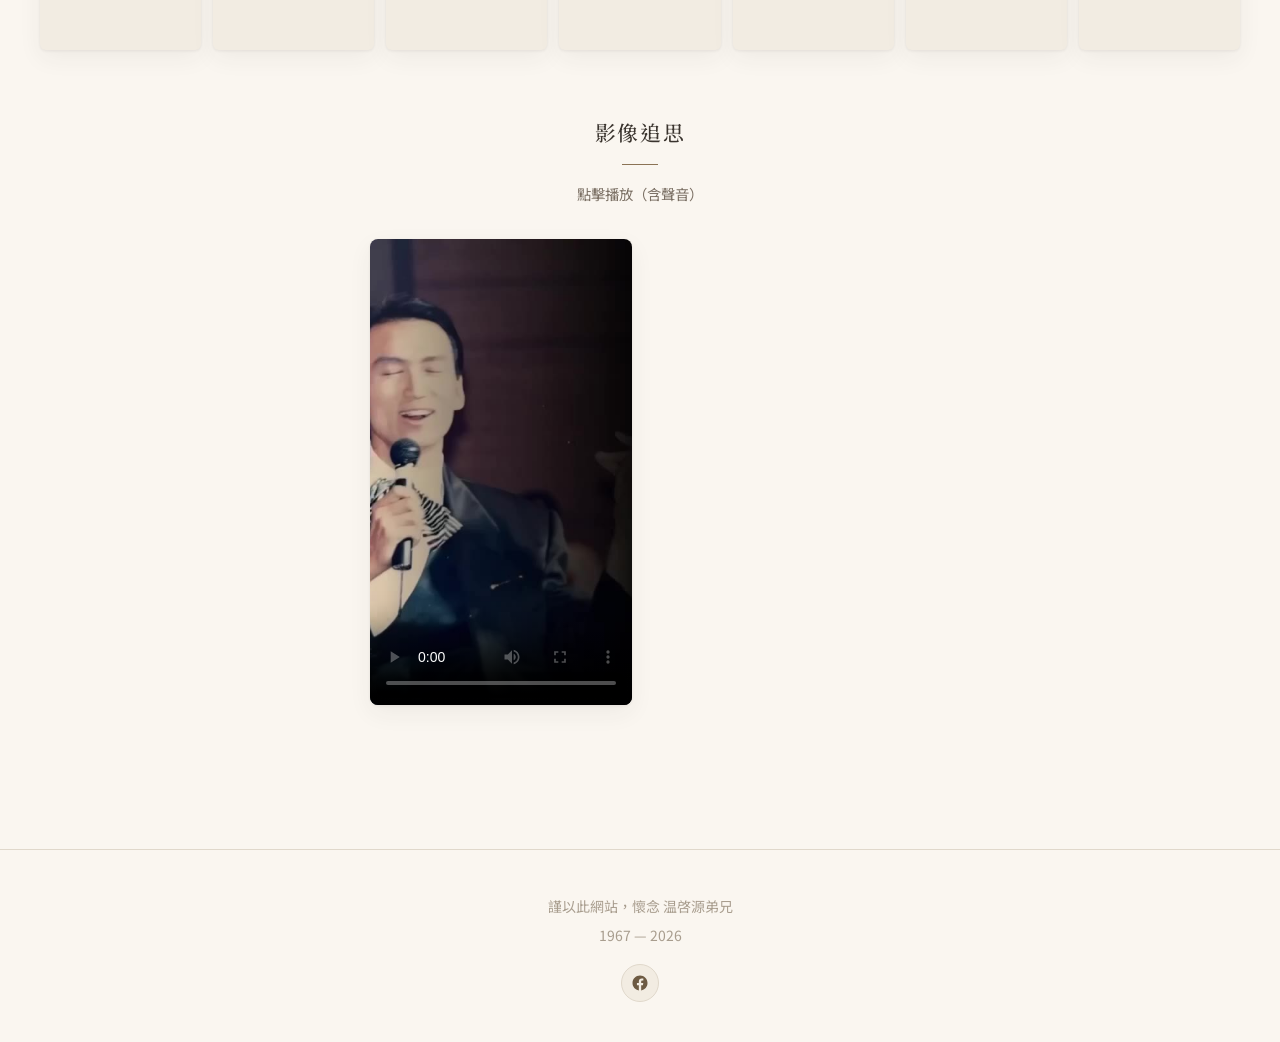
==== commit a8bcafb8: "Replace gallery videos with single new video, drop 10 photos - Remove video1/video2 from media/, rep" ====
--- a/gallery.html
+++ b/gallery.html
@@ -46,11 +46,8 @@
   <h2 class="gallery-section-title" data-i18n="gallery.section.videos">影像追思</h2>
   <p class="gallery-video-hint" data-i18n="gallery.videos.hint">點擊播放（含聲音）</p>
   <div class="gallery-videos">
-    <video class="gallery-video" controls preload="metadata" playsinline poster="media/video1.jpg">
-      <source src="media/video1.mp4" type="video/mp4">
-    </video>
-    <video class="gallery-video" controls preload="metadata" playsinline poster="media/video2.jpg">
-      <source src="media/video2.mp4" type="video/mp4">
+    <video class="gallery-video" controls preload="metadata" playsinline poster="media/video.jpg">
+      <source src="media/video.mp4" type="video/mp4">
     </video>
   </div>
 </main>
--- a/style.css
+++ b/style.css
@@ -234,6 +234,15 @@
     0 0 0 7px rgba(139, 115, 85, 0.2),
     0 12px 40px rgba(58, 52, 46, 0.15);
   animation: portraitFadeIn 1s ease;
+  transition: transform 0.3s ease, box-shadow 0.3s ease;
+}
+
+.hero-portrait:hover {
+  transform: scale(1.03);
+  box-shadow:
+    0 0 0 6px var(--bg-card),
+    0 0 0 7px rgba(139, 115, 85, 0.35),
+    0 16px 48px rgba(58, 52, 46, 0.22);
 }
 
 @keyframes portraitFadeIn {
@@ -841,27 +850,26 @@
 }
 
 .gallery-videos {
-  display: flex;
-  flex-wrap: wrap;
-  justify-content: center;
-  gap: 1.5rem;
-  margin-bottom: 1rem;
+  display: grid;
+  grid-template-columns: repeat(2, minmax(0, 1fr));
+  gap: 1rem;
+  max-width: 540px;
+  margin: 0 auto 1rem;
 }
 
 .gallery-video {
   width: 100%;
-  max-width: 360px;
   height: auto;
   aspect-ratio: 9 / 16;
   background: #000;
   border-radius: 8px;
   box-shadow: var(--shadow);
   object-fit: cover;
-}
-
-@media (max-width: 600px) {
-  .gallery-videos { gap: 1rem; }
-  .gallery-video { max-width: 100%; }
+  display: block;
+}
+
+@media (max-width: 400px) {
+  .gallery-videos { gap: 0.5rem; }
 }
 
 /* ============ Lightbox ============ */
